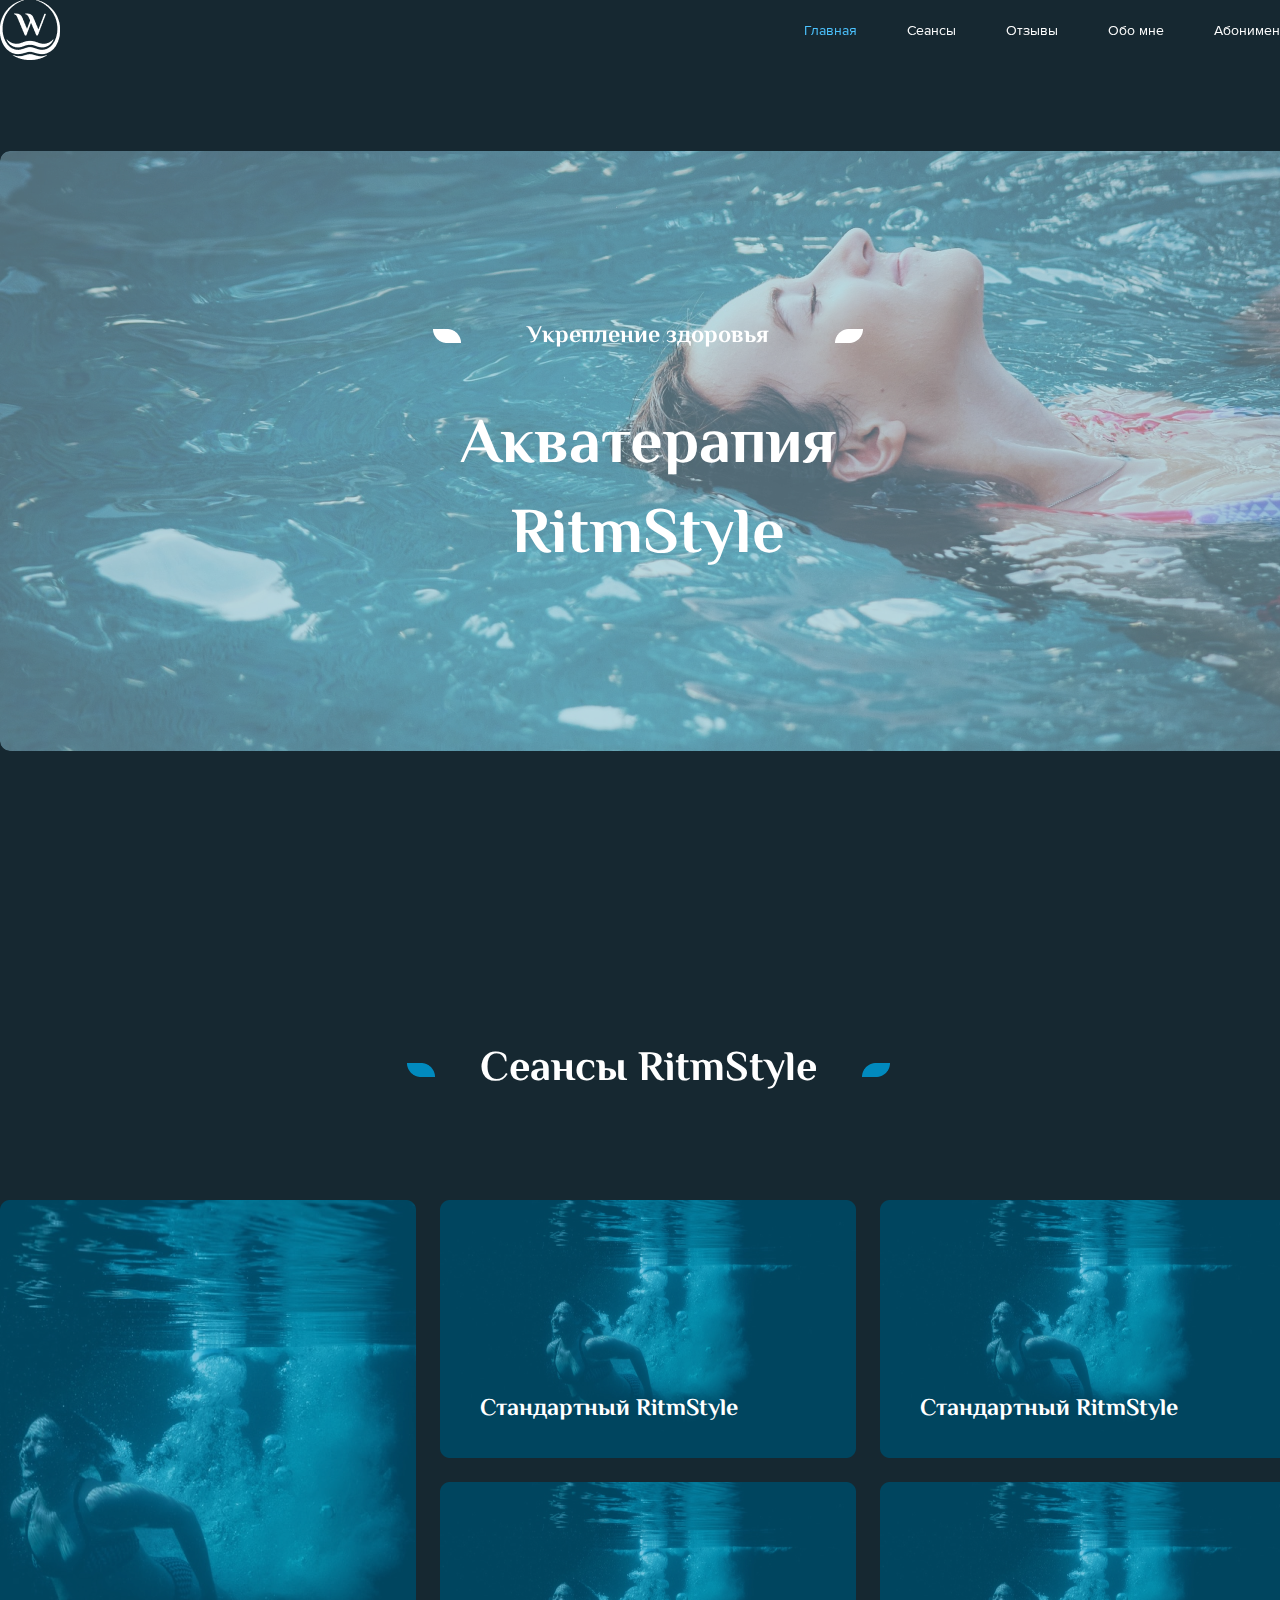
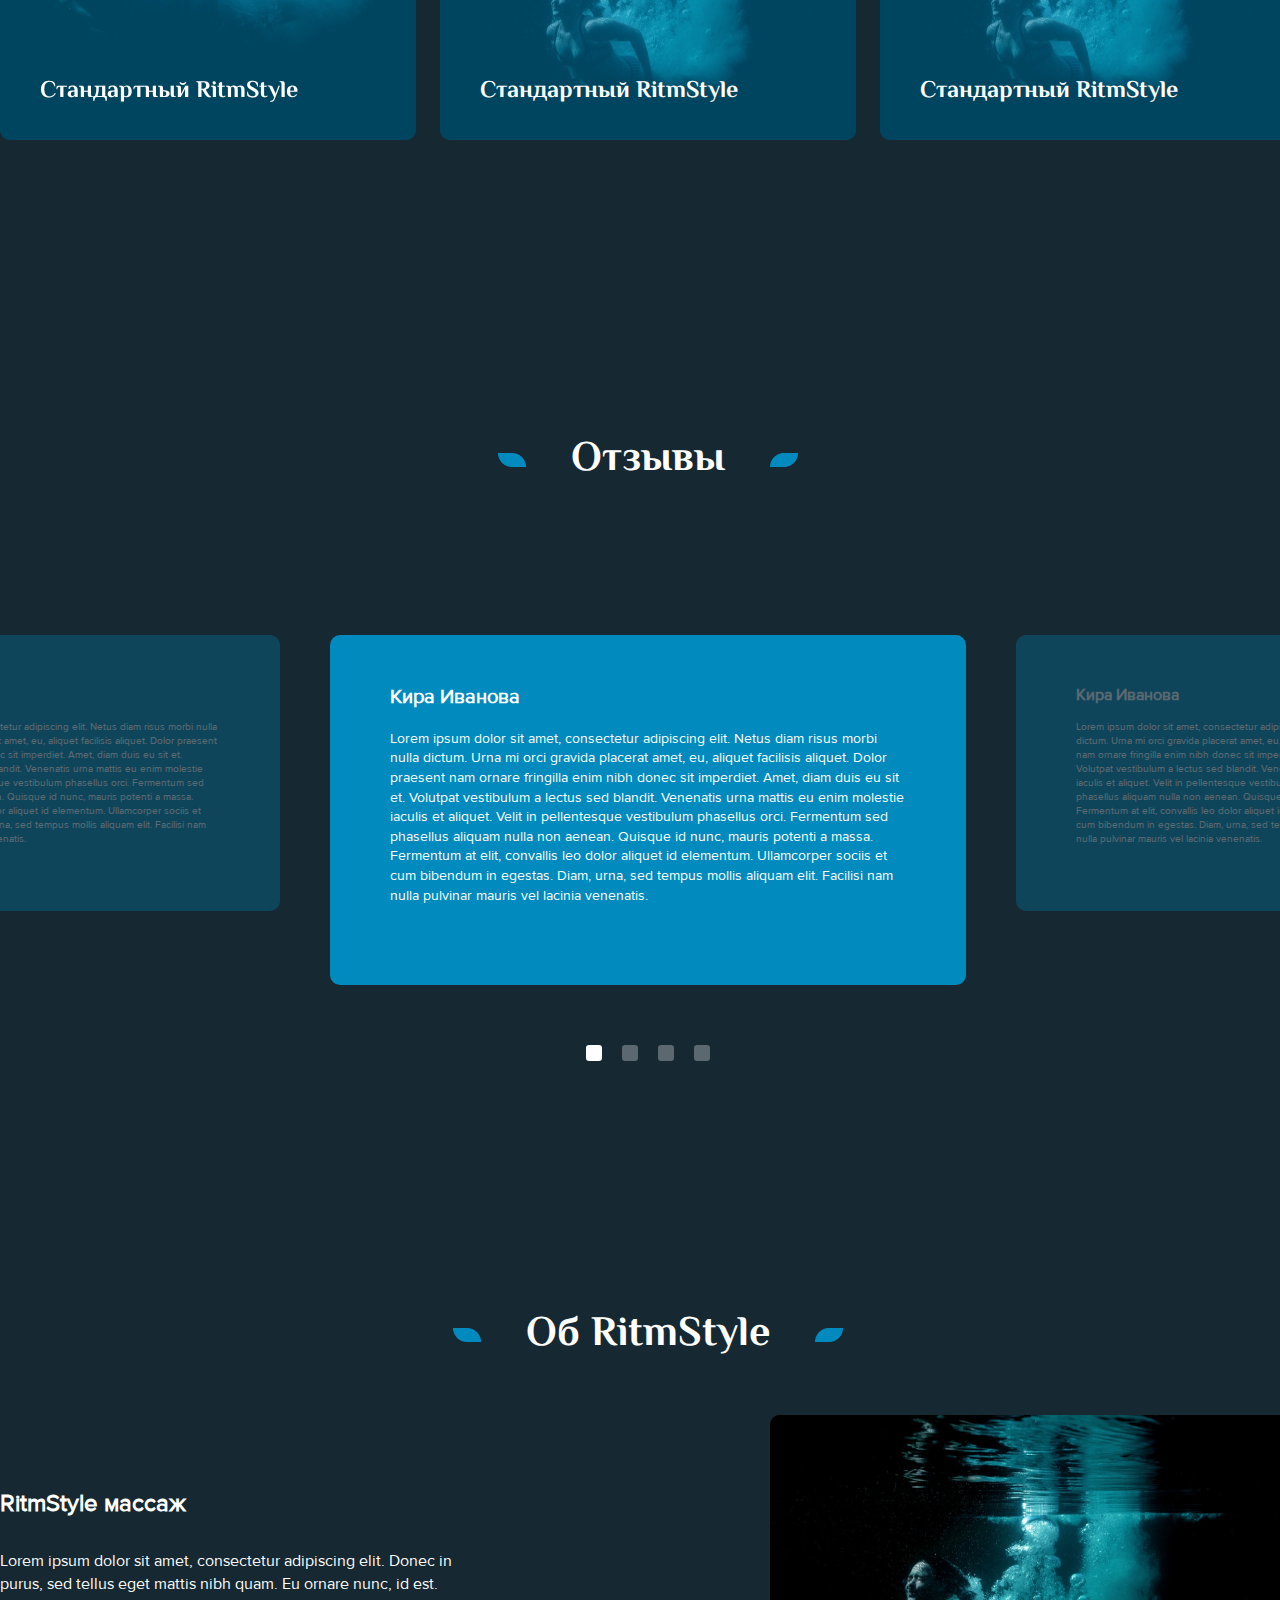
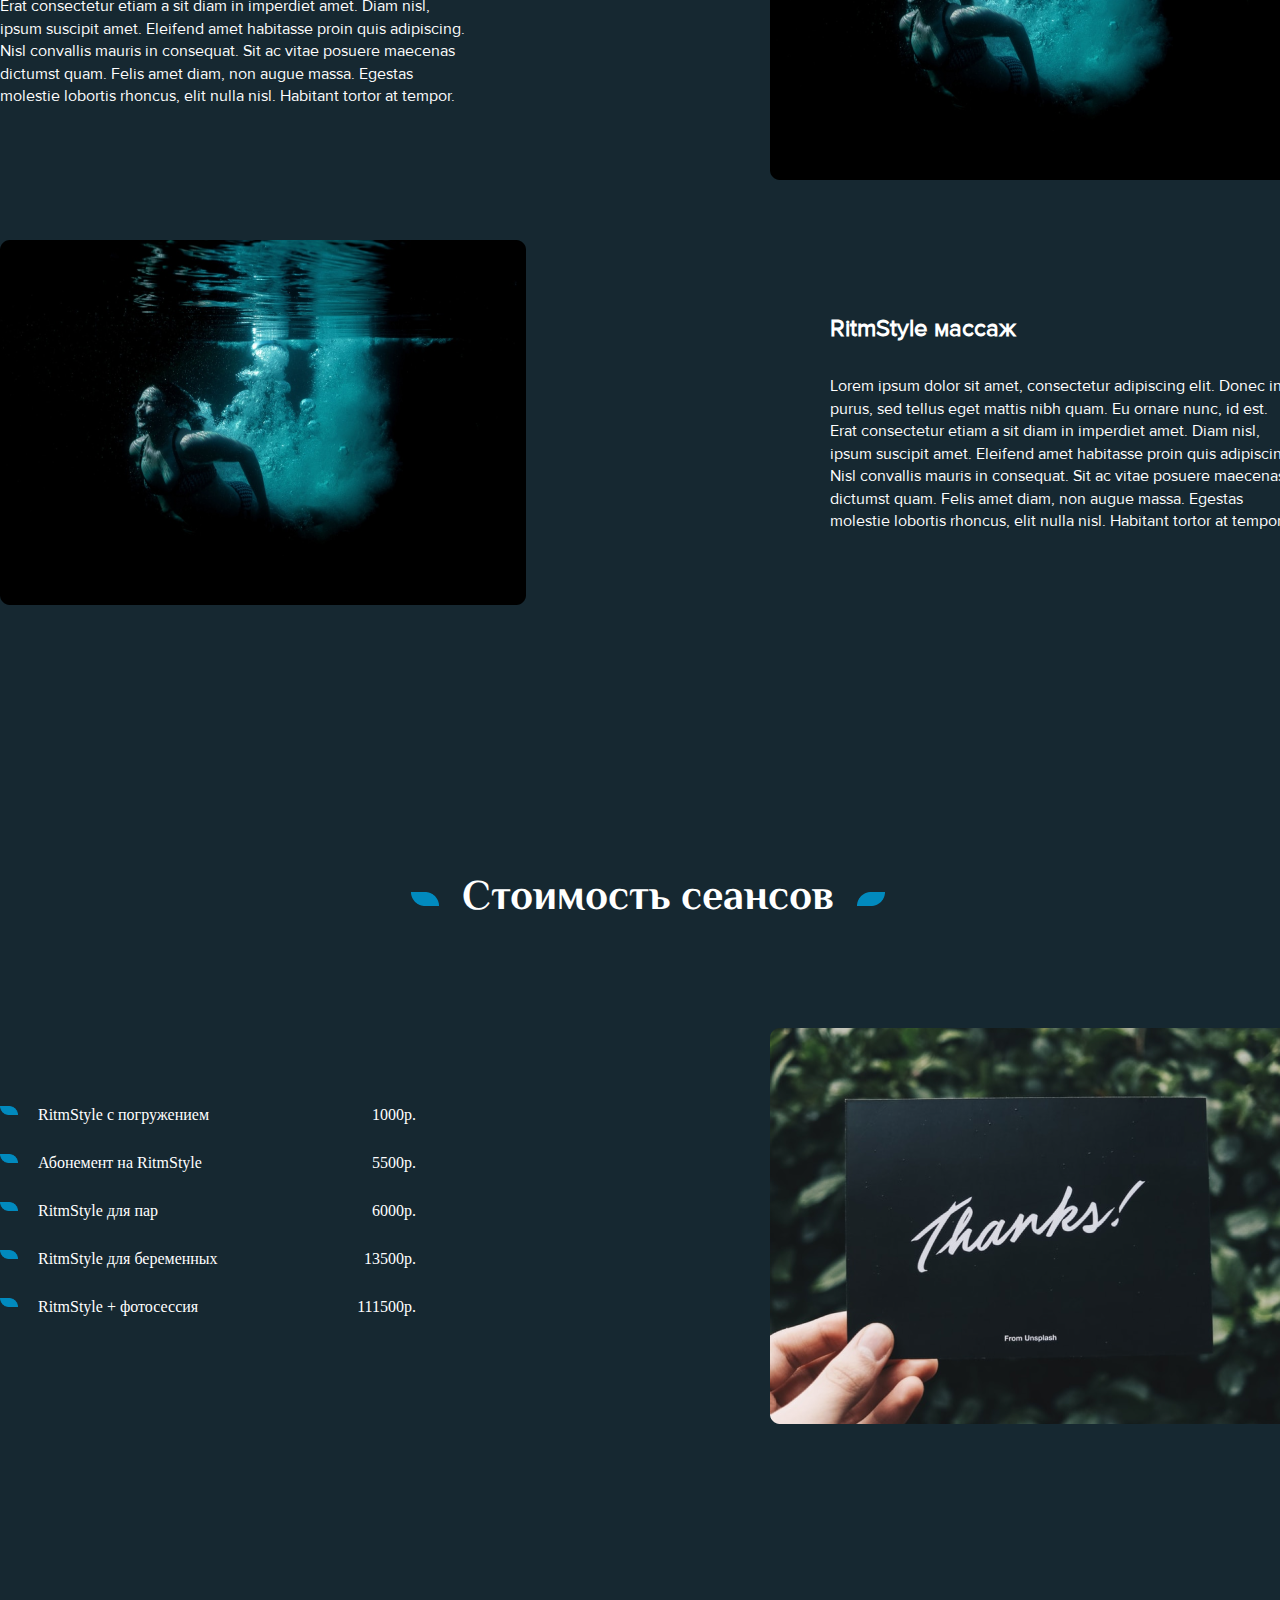
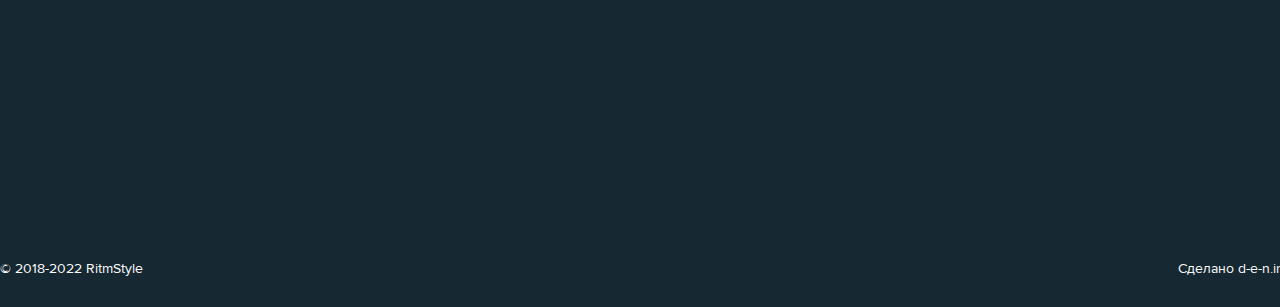
==== index2.html @ 26dc01f4 "rework scroll animation" ====
<!DOCTYPE html>
<html lang="en">

<head>
    <meta charset="UTF-8">
    <meta name="viewport" content="width=device-width, initial-scale=1.0">
    <link rel="preconnect" href="https://fonts.googleapis.com">
    <link rel="preconnect" href="https://fonts.gstatic.com" crossorigin>
    <link href="https://fonts.googleapis.com/css2?family=El+Messiri:wght@400..700&display=swap" rel="stylesheet">
    <link rel="icon" href="./img/favicon.ico">
    <link rel="stylesheet" href="./style/style.css" />
    <title>Ritm Style</title>
</head>

<body>
    <div class="container show">
        <header >
            <img src="./img/logo.png" alt="logo">
            <ul>
                <li><a class="active"  id="headerLink" href="#top">Главная</a></li>
                <li><a id="headerLink" href="#session">Сеансы</a></li>
                <li><a id="headerLink" href="#feedback">Отзывы</a></li>
                <li><a id="headerLink" href="#about">Обо мне</a></li>
                <li><a id="headerLink" href="#price">Абонименты</a></li>
            </ul>
            <!-- <button class="btn btn_primary">Записаться на сеанс</button> -->
        </header>

        <span id="top"></span>
        <div class="top">
            
            <img id="moveElement" src="./img/top_bg.png" alt="" class="img_bg">
            <div class="top_content rotate-container">
                <div id="rotateAndShadowElement" class="rotate-element">

                    <div class="top_title">
                        <img  src="./img/left_title.png" alt="">
                        <h1 id="textShadowAnim" >Укрепление здоровья</h1>
                        <img src="./img/right_titile.png" alt="">
                    </div>
                    <div >
                        <h2 id="textShadowAnim">Акватерапия
                            RitmStyle</h2>
                    </div>
                </div>
            </div>
        </div>

        <span id="session"></span>
        <div class="session">
            <div class="session_title rotate-container">
                <img src="./img/left_session.png" alt="">
                <h2 id="rotateAndShadowElement" class="header_block">Сеансы RitmStyle</h2>
                <img src="./img/right_session.png" alt="">
            </div>
            <div class="session-card_list">
                <div class="rotate-container">
                    <div id="rotateElement" data-swipe="true" class="session-card_item_large card_item-content"><img src="./img/card_bg-vertical.png" alt="">
                        <h3>Стандартный RitmStyle</h3>
                    </div>
                </div>
                <div class="session-cards_container">
                    <div class="session-card_item card_item-content"><img src="./img/card_bg.png" alt="">
                        <h3>Стандартный RitmStyle</h3>
                    </div>
                    <div class="session-card_item  card_item-content"><img src="./img/card_bg.png" alt="">
                        <h3>Стандартный RitmStyle</h3>
                    </div>
                    <div class="session-card_item  card_item-content"><img src="./img/card_bg.png" alt="">
                        <h3>Стандартный RitmStyle</h3>
                    </div>
                    <div class="session-card_item  card_item-content"><img src="./img/card_bg.png" alt="">
                        <h3>Стандартный RitmStyle</h3>
                    </div>
                </div>


            </div>
        </div>
        <span id="feedback"></span>
        <div  class="feedback">
            <div class="feedback_title">
                <img src="./img/left_session.png" alt="">
                <h2 class="header_block">Отзывы</h2>
                <img src="./img/right_session.png" alt="">
            </div>
            <ul class="cards">
                <li class="card_item">
                    <h3>Кира Иванова</h3>
                    <p>Lorem ipsum dolor sit amet, consectetur adipiscing elit. Netus diam risus morbi nulla dictum.
                        Urna mi orci gravida
                        placerat amet, eu, aliquet facilisis aliquet. Dolor praesent nam ornare fringilla enim nibh
                        donec sit imperdiet. Amet,
                        diam duis eu sit et. Volutpat vestibulum a lectus sed blandit.
                        Venenatis urna mattis eu enim molestie iaculis et aliquet. Velit in pellentesque vestibulum
                        phasellus orci. Fermentum
                        sed phasellus aliquam nulla non aenean. Quisque id nunc, mauris potenti a massa. Fermentum at
                        elit, convallis leo dolor
                        aliquet id elementum. Ullamcorper sociis et cum bibendum in egestas. Diam, urna, sed tempus
                        mollis aliquam elit.
                        Facilisi nam nulla pulvinar mauris vel lacinia venenatis.</p>
                </li>
                <li class="card_item  primary">
                    <h3>Кира Иванова</h3>
                    <p>Lorem ipsum dolor sit amet, consectetur adipiscing elit. Netus diam risus morbi nulla dictum.
                        Urna mi orci
                        gravida
                        placerat amet, eu, aliquet facilisis aliquet. Dolor praesent nam ornare fringilla enim nibh
                        donec sit imperdiet.
                        Amet,
                        diam duis eu sit et. Volutpat vestibulum a lectus sed blandit.
                        Venenatis urna mattis eu enim molestie iaculis et aliquet. Velit in pellentesque vestibulum
                        phasellus orci.
                        Fermentum
                        sed phasellus aliquam nulla non aenean. Quisque id nunc, mauris potenti a massa. Fermentum at
                        elit, convallis
                        leo dolor
                        aliquet id elementum. Ullamcorper sociis et cum bibendum in egestas. Diam, urna, sed tempus
                        mollis aliquam elit.
                        Facilisi nam nulla pulvinar mauris vel lacinia venenatis.</p>
                </li>
                <li class="card_item">
                    <h3>Кира Иванова</h3>
                    <p>Lorem ipsum dolor sit amet, consectetur adipiscing elit. Netus diam risus morbi nulla dictum.
                        Urna mi orci
                        gravida
                        placerat amet, eu, aliquet facilisis aliquet. Dolor praesent nam ornare fringilla enim nibh
                        donec sit imperdiet.
                        Amet,
                        diam duis eu sit et. Volutpat vestibulum a lectus sed blandit.
                        Venenatis urna mattis eu enim molestie iaculis et aliquet. Velit in pellentesque vestibulum
                        phasellus orci.
                        Fermentum
                        sed phasellus aliquam nulla non aenean. Quisque id nunc, mauris potenti a massa. Fermentum at
                        elit, convallis
                        leo dolor
                        aliquet id elementum. Ullamcorper sociis et cum bibendum in egestas. Diam, urna, sed tempus
                        mollis aliquam elit.
                        Facilisi nam nulla pulvinar mauris vel lacinia venenatis.</p>
                </li>
                <li class="card_item">
                    <h3>Кира Иванова</h3>
                    <p>Lorem ipsum dolor sit amet, consectetur adipiscing elit. Netus diam risus morbi nulla dictum.
                        Urna mi orci
                        gravida
                        placerat amet, eu, aliquet facilisis aliquet. Dolor praesent nam ornare fringilla enim nibh
                        donec sit imperdiet.
                        Amet,
                        diam duis eu sit et. Volutpat vestibulum a lectus sed blandit.
                        Venenatis urna mattis eu enim molestie iaculis et aliquet. Velit in pellentesque vestibulum
                        phasellus orci.
                        Fermentum
                        sed phasellus aliquam nulla non aenean. Quisque id nunc, mauris potenti a massa. Fermentum at
                        elit, convallis
                        leo dolor
                        aliquet id elementum. Ullamcorper sociis et cum bibendum in egestas. Diam, urna, sed tempus
                        mollis aliquam elit.
                        Facilisi nam nulla pulvinar mauris vel lacinia venenatis.</p>
                </li>

            </ul>
            <div class="feedback_dots-container">
                <ul class="feedback_dots">
                    <li  class=" feedback_dot dot_primary"></li>
                    <li class="feedback_dot" ></li>
                    <li class="feedback_dot"></li>
                    <li class="feedback_dot"></li>
                </ul>
            </div>
        </div>
        
        <span id="about"></span>

        <div  class="about">
            <div class="about_title">
                <img src="./img/left_session.png" alt="">
                <h2 class="header_block">Об RitmStyle</h2>
                <img src="./img/right_session.png" alt="">
            </div>
            <div class="about_block">
                <div class="about_block-content">
                    <h3>RitmStyle массаж</h3>
                    <p>Lorem ipsum dolor sit amet, consectetur adipiscing elit. Donec in purus, sed tellus eget mattis nibh quam. Eu ornare
                    nunc, id est. Erat consectetur etiam a sit diam in imperdiet amet. Diam nisl, ipsum suscipit amet. Eleifend amet
                    habitasse proin quis adipiscing.
                    Nisl convallis mauris in consequat. Sit ac vitae posuere maecenas dictumst quam. Felis amet diam, non augue massa.
                    Egestas molestie lobortis rhoncus, elit nulla nisl. Habitant tortor at tempor.</p>
                </div>
                <img src="./img/about_img.png" alt="">
            </div>
            <div class="about_block">
                <img src="./img/about_img.png" alt="">
                <div class="about_block-content">
                    <h3>RitmStyle массаж</h3>
                    <p>Lorem ipsum dolor sit amet, consectetur adipiscing elit. Donec in purus, sed tellus eget mattis nibh quam. Eu
                        ornare
                        nunc, id est. Erat consectetur etiam a sit diam in imperdiet amet. Diam nisl, ipsum suscipit amet. Eleifend
                        amet
                        habitasse proin quis adipiscing.
                        Nisl convallis mauris in consequat. Sit ac vitae posuere maecenas dictumst quam. Felis amet diam, non augue
                        massa.
                        Egestas molestie lobortis rhoncus, elit nulla nisl. Habitant tortor at tempor.</p>
                </div>
                
            </div>
        </div>
        <span id="price"></span>

        <div class="price">
            <div class="price_title">
                <img src="./img/left_session.png" alt="">
                <h2 class="header_block">Стоимость сеансов</h2>
                <img src="./img/right_session.png" alt="">
            </div>
            <div class="price_content-container" >
                <ul class="price_content">
                    <li>
                        <div><img src="./img/left_session.png" alt="">
                        <p>RitmStyle с погружением</p></div>
                        <span>1000р.</span>
                    </li>
                    <li>
                        <div><img src="./img/left_session.png" alt="">
                        <p>Абонемент на RitmStyle</p></div>
                        <span>5500р.</span>
                    </li>
                    <li>
                        <div><img src="./img/left_session.png" alt="">
                        <p>RitmStyle для пар</p></div>
                        <span>6000р.</span>
                    </li>
                    <li>
                        <div><img src="./img/left_session.png" alt="">
                        <p>RitmStyle для беременных</p></div>
                        <span>13500р.</span>
                    </li>
                    <li>
                        <div>
                            <img src="./img/left_session.png" alt="">
                            <p>RitmStyle + фотосессия</p>
                        </div>
                        <span>111500р.</span>
                    </li>
                </ul>
                <img src="./img/price_img.png" alt="">
            </div>
        </div>
<footer>
    <h4>© 2018-2022 RitmStyle</h4>
    <h4>Сделано d-e-n.info</h4>
</footer>
    </div>
    <script type="module" src="./script/index.js"></script>
</body>

</html>
---- style/style.css ----
@import url('./var.css');
@import url('./header.css');
@import url('./top.css');
@import url('./session.css');
@import url('./feedback.css');
@import url('./about.css');
@import url('./price.css');
@import url('./footer.css');
@import url('./animation.css');
@import url('./hooks.css');
@import url('./rotateAnim.css');
* {
    margin: 0;
    padding: 0;
    box-sizing: border-box;
    
}
::-webkit-scrollbar{
    width: 0;
}
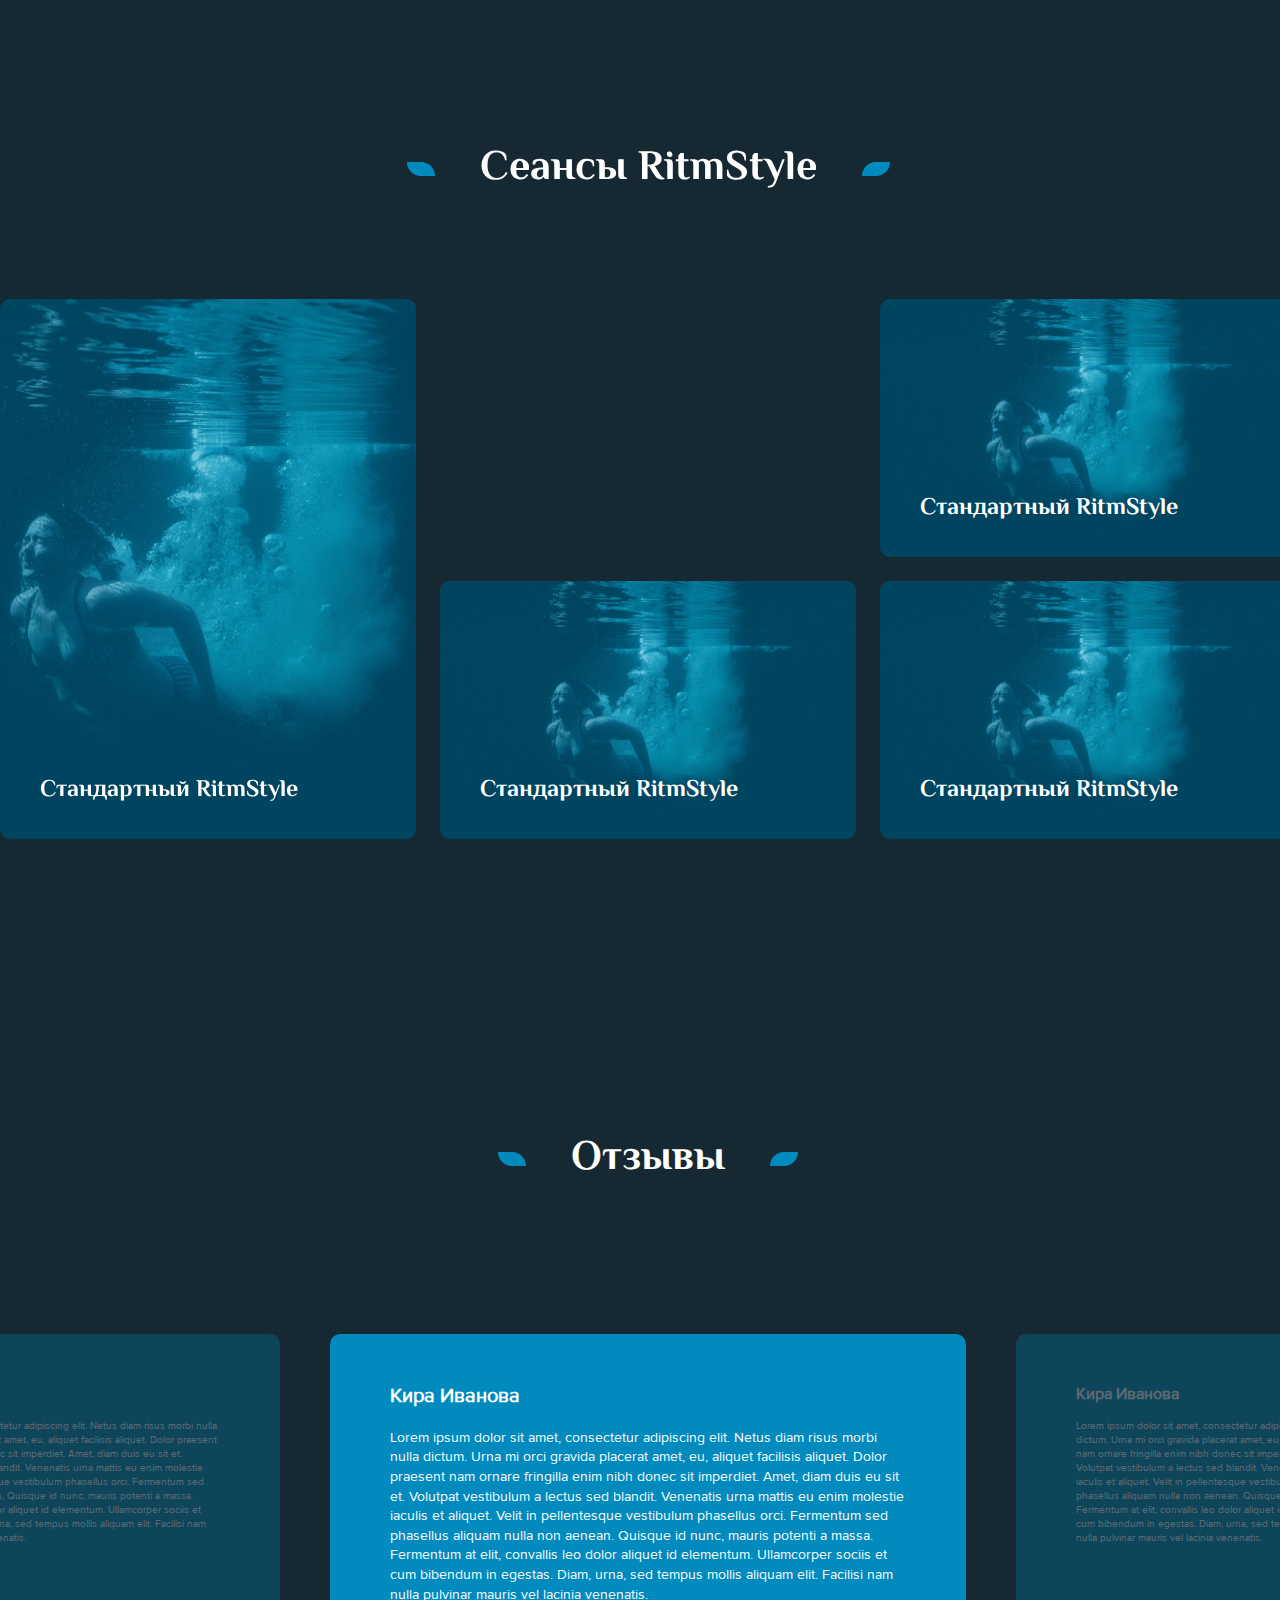
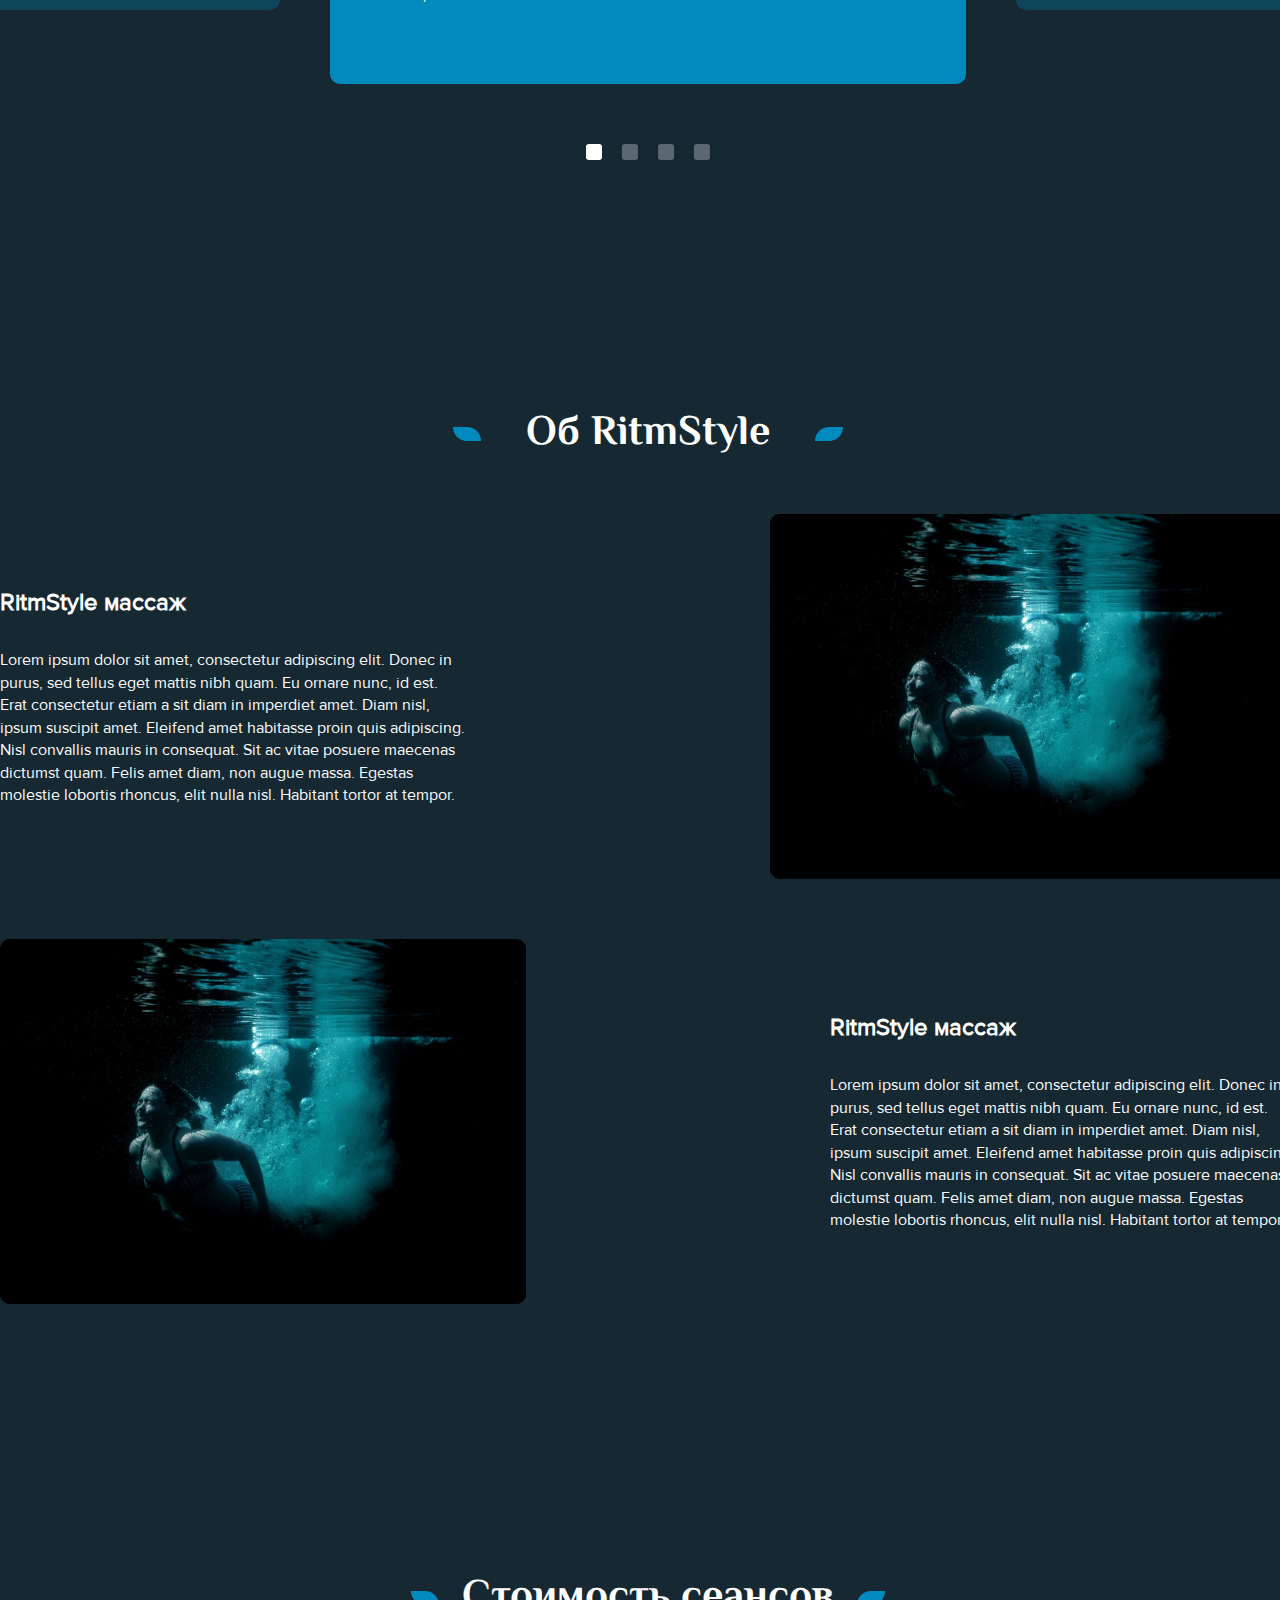
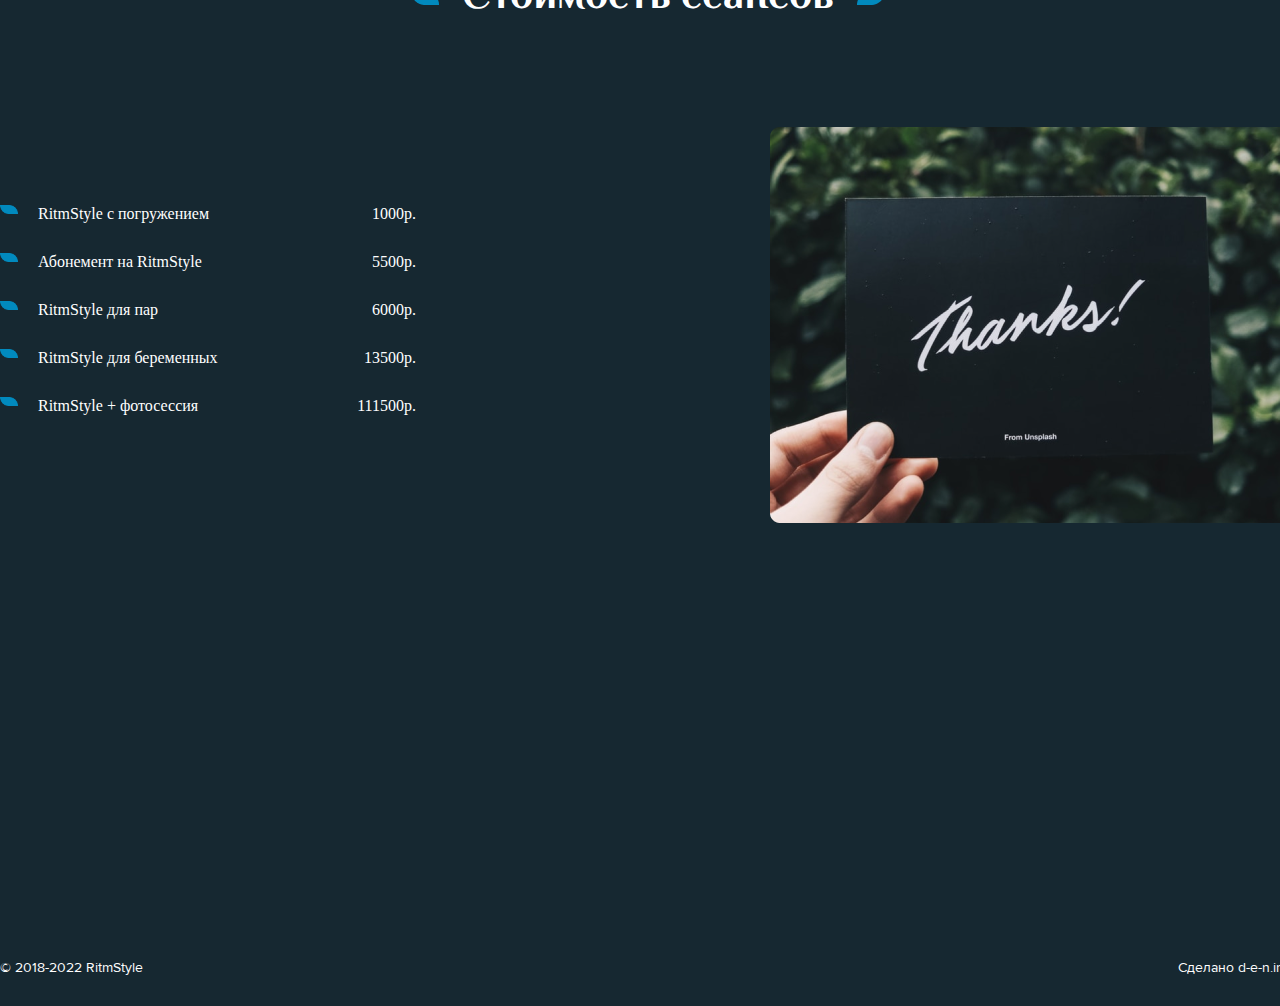
==== commit efaf2cd8: "create animation func" ====
--- a/index2.html
+++ b/index2.html
@@ -14,38 +14,6 @@
 
 <body>
     <div class="container show">
-        <header >
-            <img src="./img/logo.png" alt="logo">
-            <ul>
-                <li><a class="active"  id="headerLink" href="#top">Главная</a></li>
-                <li><a id="headerLink" href="#session">Сеансы</a></li>
-                <li><a id="headerLink" href="#feedback">Отзывы</a></li>
-                <li><a id="headerLink" href="#about">Обо мне</a></li>
-                <li><a id="headerLink" href="#price">Абонименты</a></li>
-            </ul>
-            <!-- <button class="btn btn_primary">Записаться на сеанс</button> -->
-        </header>
-
-        <span id="top"></span>
-        <div class="top">
-            
-            <img id="moveElement" src="./img/top_bg.png" alt="" class="img_bg">
-            <div class="top_content rotate-container">
-                <div id="rotateAndShadowElement" class="rotate-element">
-
-                    <div class="top_title">
-                        <img  src="./img/left_title.png" alt="">
-                        <h1 id="textShadowAnim" >Укрепление здоровья</h1>
-                        <img src="./img/right_titile.png" alt="">
-                    </div>
-                    <div >
-                        <h2 id="textShadowAnim">Акватерапия
-                            RitmStyle</h2>
-                    </div>
-                </div>
-            </div>
-        </div>
-
         <span id="session"></span>
         <div class="session">
             <div class="session_title rotate-container">
@@ -60,8 +28,7 @@
                     </div>
                 </div>
                 <div class="session-cards_container">
-                    <div class="session-card_item card_item-content"><img src="./img/card_bg.png" alt="">
-                        <h3>Стандартный RitmStyle</h3>
+                    <div class="session-card_item card_item-content">
                     </div>
                     <div class="session-card_item  card_item-content"><img src="./img/card_bg.png" alt="">
                         <h3>Стандартный RitmStyle</h3>
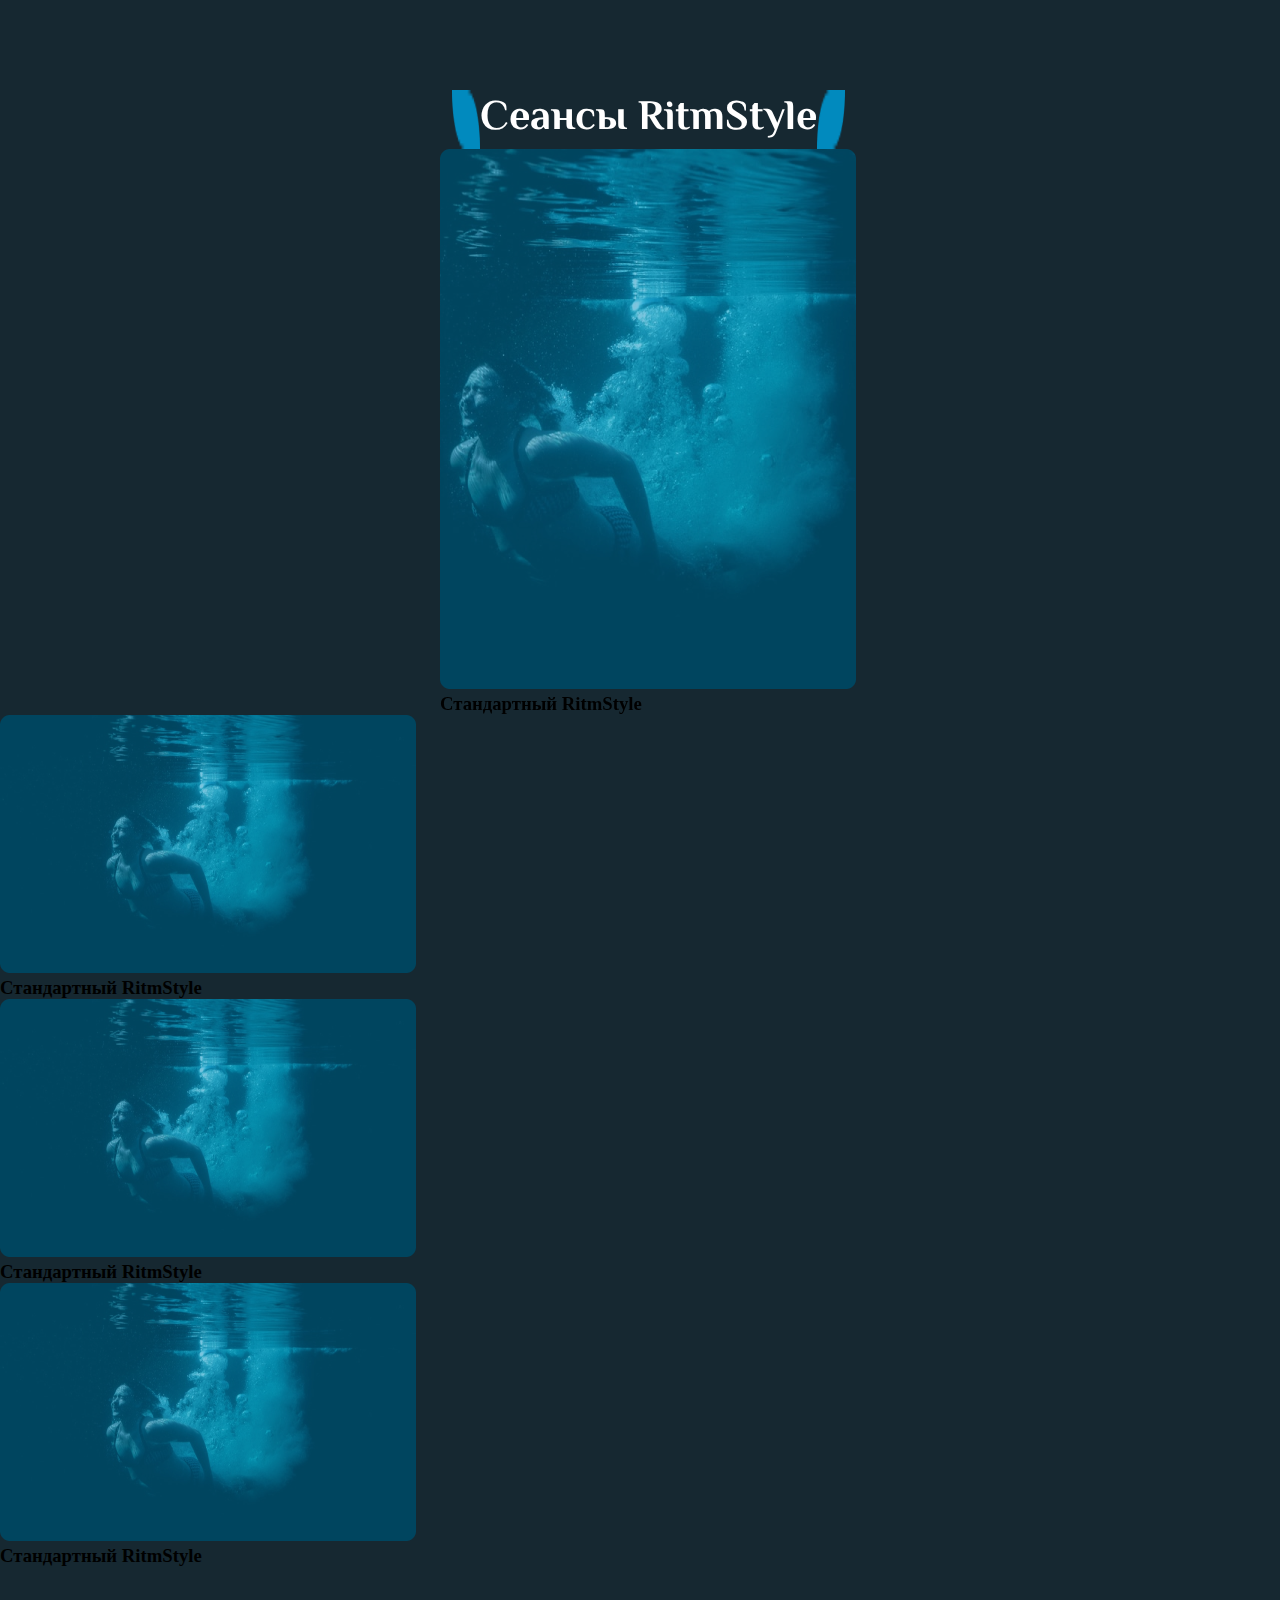
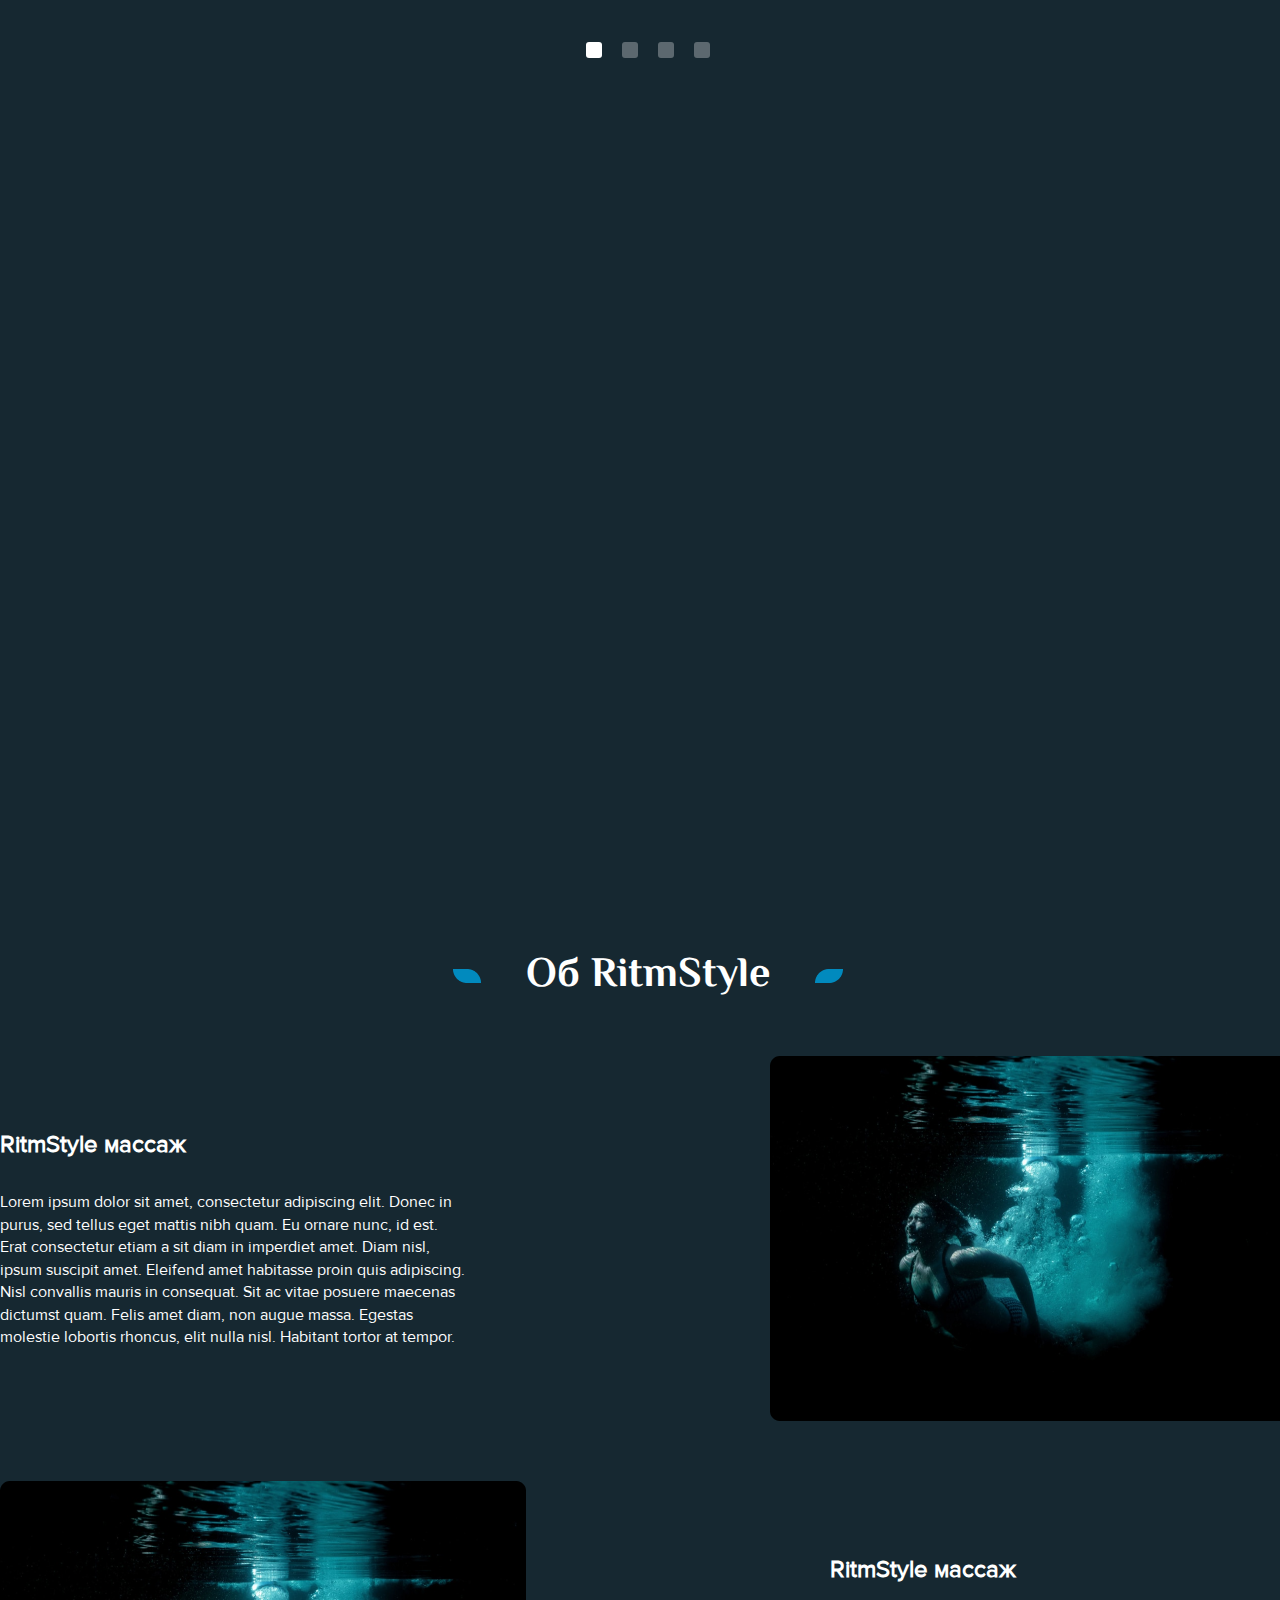
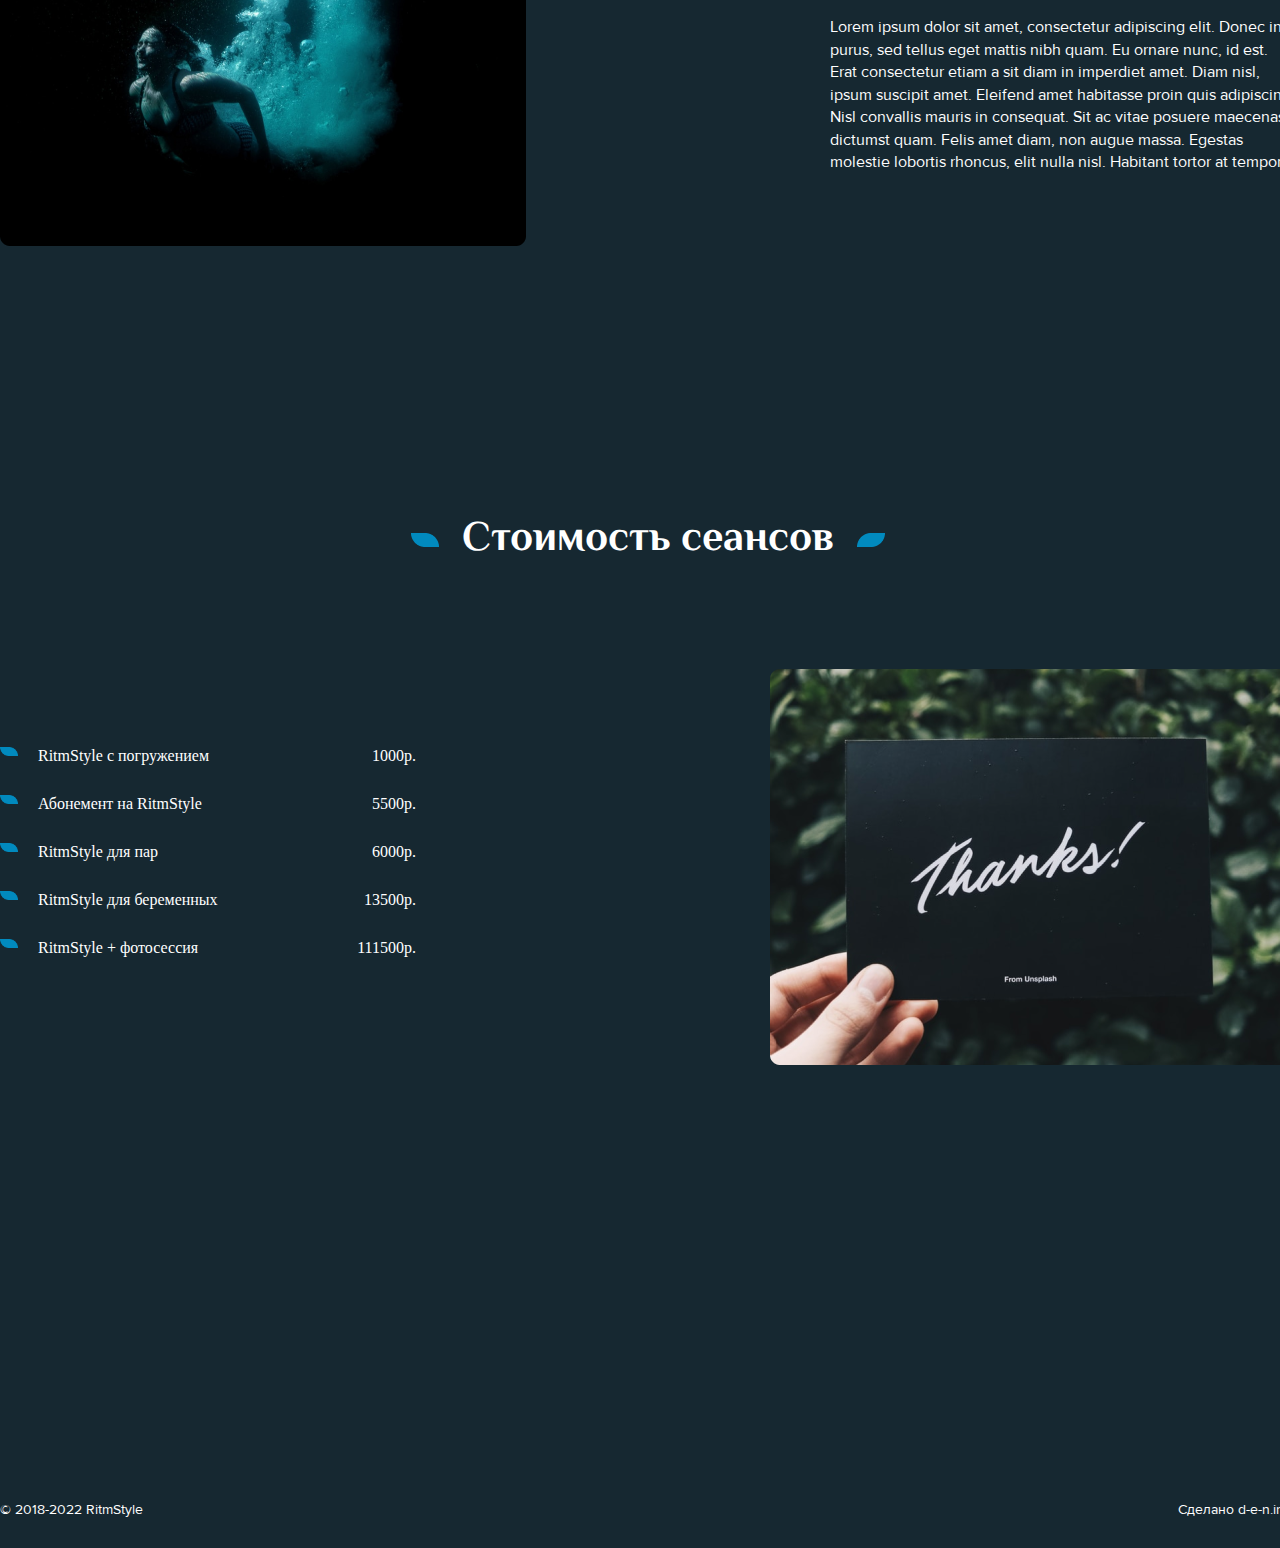
==== commit 53c01214: "complete animationon func and add slider" ====
--- a/index2.html
+++ b/index2.html
@@ -46,86 +46,7 @@
         </div>
         <span id="feedback"></span>
         <div  class="feedback">
-            <div class="feedback_title">
-                <img src="./img/left_session.png" alt="">
-                <h2 class="header_block">Отзывы</h2>
-                <img src="./img/right_session.png" alt="">
-            </div>
-            <ul class="cards">
-                <li class="card_item">
-                    <h3>Кира Иванова</h3>
-                    <p>Lorem ipsum dolor sit amet, consectetur adipiscing elit. Netus diam risus morbi nulla dictum.
-                        Urna mi orci gravida
-                        placerat amet, eu, aliquet facilisis aliquet. Dolor praesent nam ornare fringilla enim nibh
-                        donec sit imperdiet. Amet,
-                        diam duis eu sit et. Volutpat vestibulum a lectus sed blandit.
-                        Venenatis urna mattis eu enim molestie iaculis et aliquet. Velit in pellentesque vestibulum
-                        phasellus orci. Fermentum
-                        sed phasellus aliquam nulla non aenean. Quisque id nunc, mauris potenti a massa. Fermentum at
-                        elit, convallis leo dolor
-                        aliquet id elementum. Ullamcorper sociis et cum bibendum in egestas. Diam, urna, sed tempus
-                        mollis aliquam elit.
-                        Facilisi nam nulla pulvinar mauris vel lacinia venenatis.</p>
-                </li>
-                <li class="card_item  primary">
-                    <h3>Кира Иванова</h3>
-                    <p>Lorem ipsum dolor sit amet, consectetur adipiscing elit. Netus diam risus morbi nulla dictum.
-                        Urna mi orci
-                        gravida
-                        placerat amet, eu, aliquet facilisis aliquet. Dolor praesent nam ornare fringilla enim nibh
-                        donec sit imperdiet.
-                        Amet,
-                        diam duis eu sit et. Volutpat vestibulum a lectus sed blandit.
-                        Venenatis urna mattis eu enim molestie iaculis et aliquet. Velit in pellentesque vestibulum
-                        phasellus orci.
-                        Fermentum
-                        sed phasellus aliquam nulla non aenean. Quisque id nunc, mauris potenti a massa. Fermentum at
-                        elit, convallis
-                        leo dolor
-                        aliquet id elementum. Ullamcorper sociis et cum bibendum in egestas. Diam, urna, sed tempus
-                        mollis aliquam elit.
-                        Facilisi nam nulla pulvinar mauris vel lacinia venenatis.</p>
-                </li>
-                <li class="card_item">
-                    <h3>Кира Иванова</h3>
-                    <p>Lorem ipsum dolor sit amet, consectetur adipiscing elit. Netus diam risus morbi nulla dictum.
-                        Urna mi orci
-                        gravida
-                        placerat amet, eu, aliquet facilisis aliquet. Dolor praesent nam ornare fringilla enim nibh
-                        donec sit imperdiet.
-                        Amet,
-                        diam duis eu sit et. Volutpat vestibulum a lectus sed blandit.
-                        Venenatis urna mattis eu enim molestie iaculis et aliquet. Velit in pellentesque vestibulum
-                        phasellus orci.
-                        Fermentum
-                        sed phasellus aliquam nulla non aenean. Quisque id nunc, mauris potenti a massa. Fermentum at
-                        elit, convallis
-                        leo dolor
-                        aliquet id elementum. Ullamcorper sociis et cum bibendum in egestas. Diam, urna, sed tempus
-                        mollis aliquam elit.
-                        Facilisi nam nulla pulvinar mauris vel lacinia venenatis.</p>
-                </li>
-                <li class="card_item">
-                    <h3>Кира Иванова</h3>
-                    <p>Lorem ipsum dolor sit amet, consectetur adipiscing elit. Netus diam risus morbi nulla dictum.
-                        Urna mi orci
-                        gravida
-                        placerat amet, eu, aliquet facilisis aliquet. Dolor praesent nam ornare fringilla enim nibh
-                        donec sit imperdiet.
-                        Amet,
-                        diam duis eu sit et. Volutpat vestibulum a lectus sed blandit.
-                        Venenatis urna mattis eu enim molestie iaculis et aliquet. Velit in pellentesque vestibulum
-                        phasellus orci.
-                        Fermentum
-                        sed phasellus aliquam nulla non aenean. Quisque id nunc, mauris potenti a massa. Fermentum at
-                        elit, convallis
-                        leo dolor
-                        aliquet id elementum. Ullamcorper sociis et cum bibendum in egestas. Diam, urna, sed tempus
-                        mollis aliquam elit.
-                        Facilisi nam nulla pulvinar mauris vel lacinia venenatis.</p>
-                </li>
-
-            </ul>
+            
             <div class="feedback_dots-container">
                 <ul class="feedback_dots">
                     <li  class=" feedback_dot dot_primary"></li>
